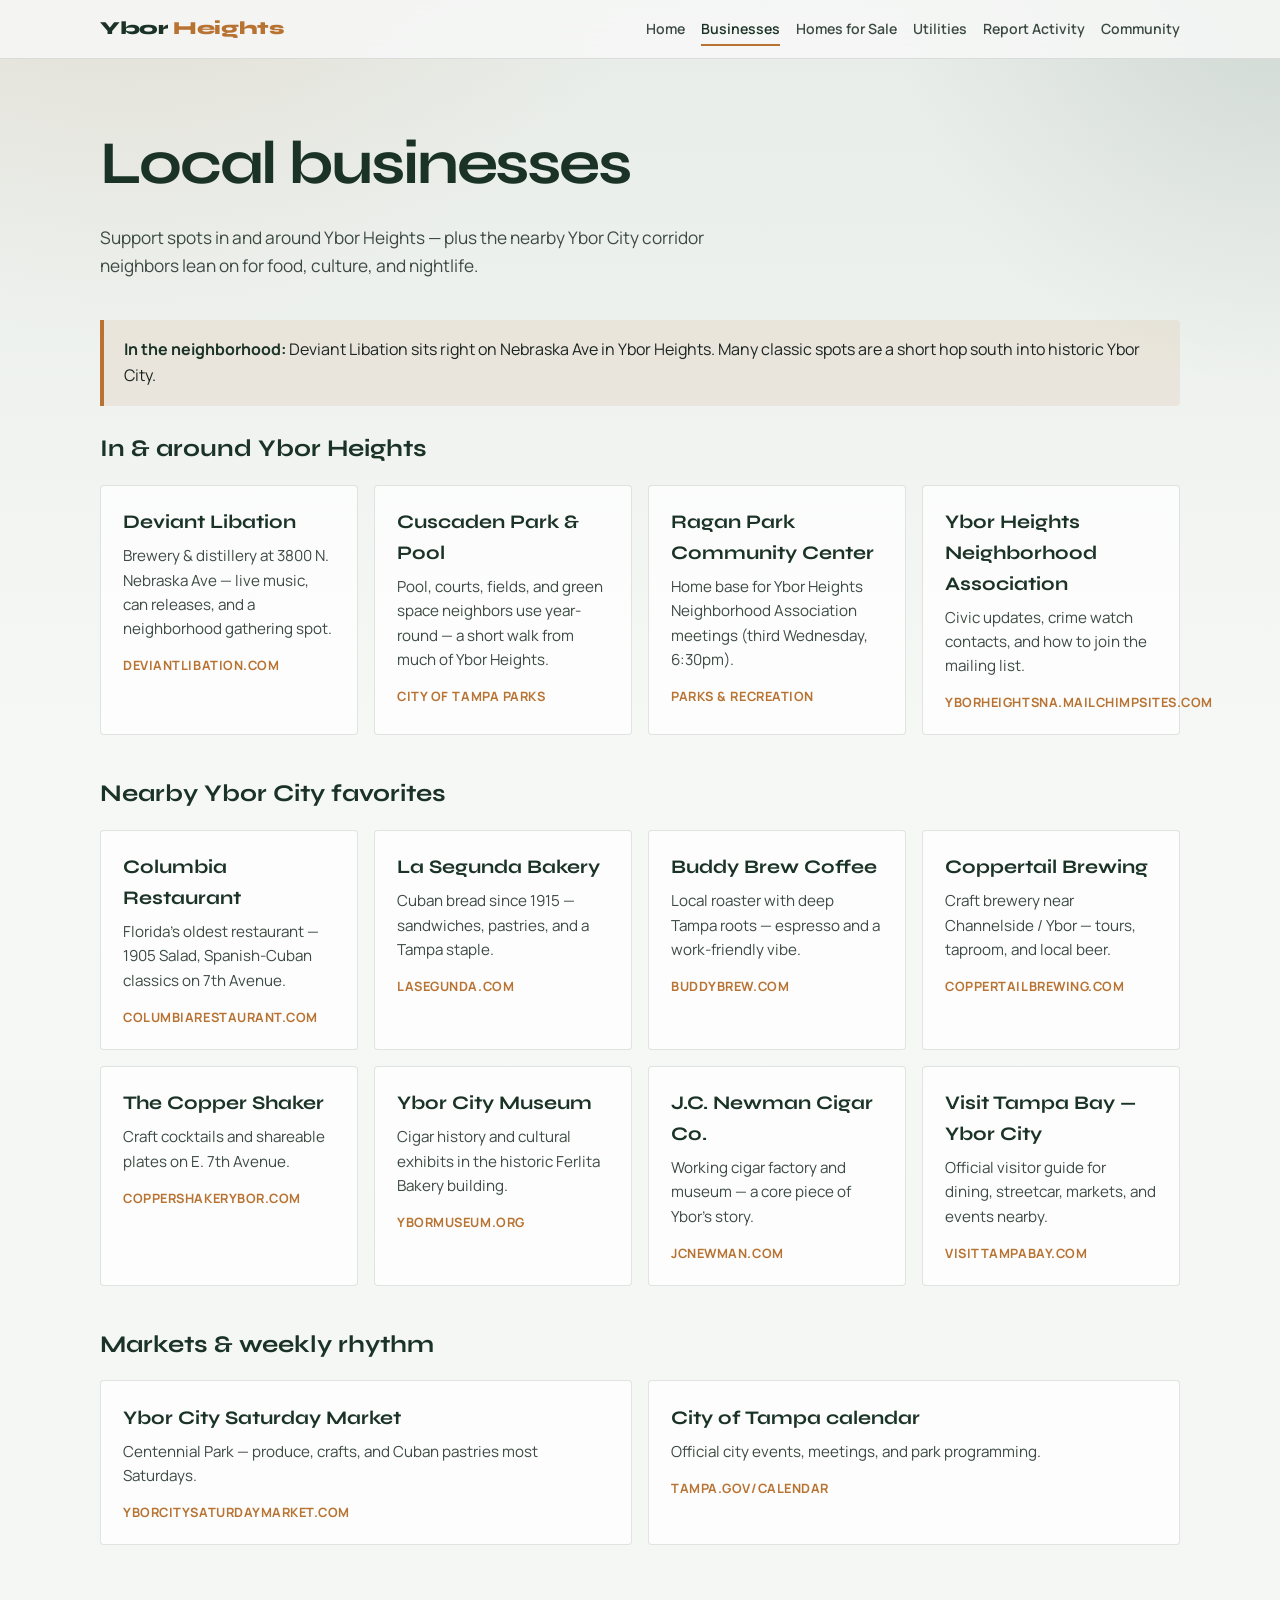
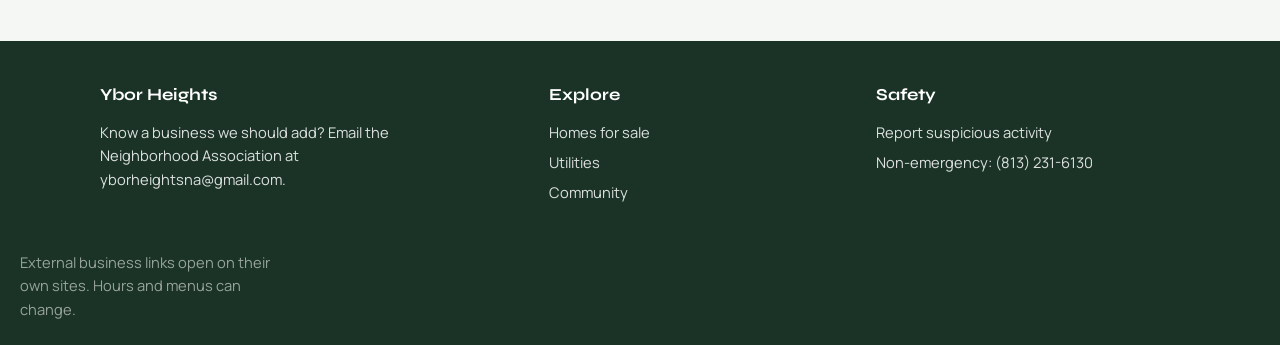
==== businesses.html @ 81f7fb54 "Build Ybor Heights neighborhood website with resident resources Replace the prior single-page hub wi" ====
<!DOCTYPE html>
<html lang="en">
<head>
  <meta charset="UTF-8">
  <meta name="viewport" content="width=device-width, initial-scale=1.0">
  <title>Local Businesses | Ybor Heights</title>
  <meta name="description" content="Local businesses and nearby favorites for Ybor Heights, Tampa — brewery, parks, markets, and classic Ybor City spots.">
  <link rel="preconnect" href="https://fonts.googleapis.com">
  <link rel="preconnect" href="https://fonts.gstatic.com" crossorigin>
  <link href="https://fonts.googleapis.com/css2?family=Manrope:wght@400;600;700&family=Syne:wght@700;800&display=swap" rel="stylesheet">
  <link rel="stylesheet" href="css/styles.css">
</head>
<body>
  <header class="site-header">
    <div class="header-inner">
      <a class="brand" href="index.html">Ybor <span>Heights</span></a>
      <nav class="nav" aria-label="Primary">
        <a href="index.html">Home</a>
        <a href="businesses.html" aria-current="page">Businesses</a>
        <a href="homes.html">Homes for Sale</a>
        <a href="utilities.html">Utilities</a>
        <a href="report.html">Report Activity</a>
        <a href="community.html">Community</a>
      </nav>
    </div>
  </header>

  <main>
    <div class="page-hero">
      <h1>Local businesses</h1>
      <p>Support spots in and around Ybor Heights — plus the nearby Ybor City corridor neighbors lean on for food, culture, and nightlife.</p>
    </div>

    <section class="section" style="padding-top: 1rem;">
      <div class="alert" data-reveal>
        <strong>In the neighborhood:</strong> Deviant Libation sits right on Nebraska Ave in Ybor Heights. Many classic spots are a short hop south into historic Ybor City.
      </div>

      <div class="utility-group" data-reveal>
        <h2>In &amp; around Ybor Heights</h2>
        <div class="link-grid">
          <a class="link-tile" href="https://deviantlibation.com/" target="_blank" rel="noopener noreferrer">
            <h3>Deviant Libation</h3>
            <p>Brewery &amp; distillery at 3800 N. Nebraska Ave — live music, can releases, and a neighborhood gathering spot.</p>
            <div class="meta">deviantlibation.com</div>
          </a>
          <a class="link-tile" href="https://www.tampa.gov/parks-and-recreation/parks-and-facilities" target="_blank" rel="noopener noreferrer">
            <h3>Cuscaden Park &amp; Pool</h3>
            <p>Pool, courts, fields, and green space neighbors use year-round — a short walk from much of Ybor Heights.</p>
            <div class="meta">City of Tampa parks</div>
          </a>
          <a class="link-tile" href="https://www.tampa.gov/parks-and-recreation" target="_blank" rel="noopener noreferrer">
            <h3>Ragan Park Community Center</h3>
            <p>Home base for Ybor Heights Neighborhood Association meetings (third Wednesday, 6:30pm).</p>
            <div class="meta">Parks &amp; Recreation</div>
          </a>
          <a class="link-tile" href="https://yborheightsna.mailchimpsites.com/" target="_blank" rel="noopener noreferrer">
            <h3>Ybor Heights Neighborhood Association</h3>
            <p>Civic updates, crime watch contacts, and how to join the mailing list.</p>
            <div class="meta">yborheightsna.mailchimpsites.com</div>
          </a>
        </div>
      </div>

      <div class="utility-group" data-reveal>
        <h2>Nearby Ybor City favorites</h2>
        <div class="link-grid">
          <a class="link-tile" href="https://www.columbiarestaurant.com/" target="_blank" rel="noopener noreferrer">
            <h3>Columbia Restaurant</h3>
            <p>Florida’s oldest restaurant — 1905 Salad, Spanish-Cuban classics on 7th Avenue.</p>
            <div class="meta">columbiarestaurant.com</div>
          </a>
          <a class="link-tile" href="https://lasegunda.com/" target="_blank" rel="noopener noreferrer">
            <h3>La Segunda Bakery</h3>
            <p>Cuban bread since 1915 — sandwiches, pastries, and a Tampa staple.</p>
            <div class="meta">lasegunda.com</div>
          </a>
          <a class="link-tile" href="https://buddybrew.com/" target="_blank" rel="noopener noreferrer">
            <h3>Buddy Brew Coffee</h3>
            <p>Local roaster with deep Tampa roots — espresso and a work-friendly vibe.</p>
            <div class="meta">buddybrew.com</div>
          </a>
          <a class="link-tile" href="https://coppertailbrewing.com/" target="_blank" rel="noopener noreferrer">
            <h3>Coppertail Brewing</h3>
            <p>Craft brewery near Channelside / Ybor — tours, taproom, and local beer.</p>
            <div class="meta">coppertailbrewing.com</div>
          </a>
          <a class="link-tile" href="https://www.coppershakerybor.com/" target="_blank" rel="noopener noreferrer">
            <h3>The Copper Shaker</h3>
            <p>Craft cocktails and shareable plates on E. 7th Avenue.</p>
            <div class="meta">coppershakerybor.com</div>
          </a>
          <a class="link-tile" href="https://www.ybormuseum.org/" target="_blank" rel="noopener noreferrer">
            <h3>Ybor City Museum</h3>
            <p>Cigar history and cultural exhibits in the historic Ferlita Bakery building.</p>
            <div class="meta">ybormuseum.org</div>
          </a>
          <a class="link-tile" href="https://www.jcnewman.com/" target="_blank" rel="noopener noreferrer">
            <h3>J.C. Newman Cigar Co.</h3>
            <p>Working cigar factory and museum — a core piece of Ybor’s story.</p>
            <div class="meta">jcnewman.com</div>
          </a>
          <a class="link-tile" href="https://www.visittampabay.com/ybor-city/" target="_blank" rel="noopener noreferrer">
            <h3>Visit Tampa Bay — Ybor City</h3>
            <p>Official visitor guide for dining, streetcar, markets, and events nearby.</p>
            <div class="meta">visittampabay.com</div>
          </a>
        </div>
      </div>

      <div class="utility-group" data-reveal>
        <h2>Markets &amp; weekly rhythm</h2>
        <div class="link-grid">
          <a class="link-tile" href="https://www.yborcitysaturdaymarket.com/" target="_blank" rel="noopener noreferrer">
            <h3>Ybor City Saturday Market</h3>
            <p>Centennial Park — produce, crafts, and Cuban pastries most Saturdays.</p>
            <div class="meta">yborcitysaturdaymarket.com</div>
          </a>
          <a class="link-tile" href="https://www.tampa.gov/calendar" target="_blank" rel="noopener noreferrer">
            <h3>City of Tampa calendar</h3>
            <p>Official city events, meetings, and park programming.</p>
            <div class="meta">tampa.gov/calendar</div>
          </a>
        </div>
      </div>
    </section>
  </main>

  <footer class="footer">
    <div class="footer-inner">
      <div>
        <h3>Ybor Heights</h3>
        <p>Know a business we should add? Email the Neighborhood Association at yborheightsna@gmail.com.</p>
      </div>
      <div>
        <h3>Explore</h3>
        <a href="homes.html">Homes for sale</a>
        <a href="utilities.html">Utilities</a>
        <a href="community.html">Community</a>
      </div>
      <div>
        <h3>Safety</h3>
        <a href="report.html">Report suspicious activity</a>
        <a href="tel:8132316130">Non-emergency: (813) 231-6130</a>
      </div>
    </div>
    <p class="footer-note">External business links open on their own sites. Hours and menus can change.</p>
  </footer>
  <script src="js/main.js"></script>
</body>
</html>
---- css/styles.css ----
/* Ybor Heights — neighborhood site */
:root {
  --ink: #1b2420;
  --ink-soft: #3d4a44;
  --leaf: #2a4d3a;
  --leaf-deep: #1a3326;
  --copper: #b87333;
  --copper-bright: #d4924a;
  --plaster: #eef1ee;
  --mist: #d8e0da;
  --paper: #f6f8f6;
  --white: #ffffff;
  --line: rgba(27, 36, 32, 0.12);
  --shadow: 0 18px 40px rgba(26, 51, 38, 0.12);
  --font-display: "Syne", sans-serif;
  --font-body: "Manrope", sans-serif;
  --max: 1120px;
  --radius: 4px;
}

*,
*::before,
*::after {
  box-sizing: border-box;
}

html {
  scroll-behavior: smooth;
}

body {
  margin: 0;
  font-family: var(--font-body);
  color: var(--ink);
  background:
    radial-gradient(ellipse 80% 50% at 10% -10%, rgba(184, 115, 51, 0.14), transparent 55%),
    radial-gradient(ellipse 60% 40% at 100% 0%, rgba(42, 77, 58, 0.12), transparent 50%),
    linear-gradient(180deg, #e7ece8 0%, var(--paper) 38%, #f3f6f3 100%);
  line-height: 1.6;
  min-height: 100vh;
}

img {
  max-width: 100%;
  display: block;
}

a {
  color: var(--leaf);
  text-decoration-thickness: 1px;
  text-underline-offset: 3px;
}

a:hover {
  color: var(--copper);
}

.site-header {
  position: sticky;
  top: 0;
  z-index: 40;
  backdrop-filter: blur(14px);
  background: rgba(246, 248, 246, 0.88);
  border-bottom: 1px solid var(--line);
}

.header-inner {
  max-width: var(--max);
  margin: 0 auto;
  padding: 0.9rem 1.25rem;
  display: flex;
  align-items: center;
  justify-content: space-between;
  gap: 1rem;
}

.brand {
  font-family: var(--font-display);
  font-weight: 800;
  font-size: 1.15rem;
  letter-spacing: -0.02em;
  color: var(--leaf-deep);
  text-decoration: none;
  white-space: nowrap;
}

.brand span {
  color: var(--copper);
}

.nav {
  display: flex;
  flex-wrap: wrap;
  gap: 0.35rem 1rem;
  justify-content: flex-end;
}

.nav a {
  font-size: 0.88rem;
  font-weight: 600;
  color: var(--ink-soft);
  text-decoration: none;
  position: relative;
  padding: 0.2rem 0;
}

.nav a::after {
  content: "";
  position: absolute;
  left: 0;
  bottom: -2px;
  width: 100%;
  height: 2px;
  background: var(--copper);
  transform: scaleX(0);
  transform-origin: left;
  transition: transform 0.28s ease;
}

.nav a:hover,
.nav a[aria-current="page"] {
  color: var(--leaf-deep);
}

.nav a:hover::after,
.nav a[aria-current="page"]::after {
  transform: scaleX(1);
}

.hero {
  position: relative;
  min-height: min(92vh, 760px);
  display: grid;
  align-items: end;
  color: var(--white);
  overflow: hidden;
}

.hero-media {
  position: absolute;
  inset: 0;
  z-index: 0;
}

.hero-media img {
  width: 100%;
  height: 100%;
  object-fit: cover;
  transform: scale(1.06);
  animation: kenburns 22s ease-in-out infinite alternate;
}

.hero-media::after {
  content: "";
  position: absolute;
  inset: 0;
  background:
    linear-gradient(180deg, rgba(26, 51, 38, 0.25) 0%, rgba(26, 51, 38, 0.55) 45%, rgba(15, 24, 20, 0.88) 100%),
    linear-gradient(90deg, rgba(26, 51, 38, 0.45), transparent 55%);
}

.hero-content {
  position: relative;
  z-index: 1;
  max-width: var(--max);
  width: 100%;
  margin: 0 auto;
  padding: 4.5rem 1.25rem 3.5rem;
}

.hero-brand {
  font-family: var(--font-display);
  font-size: clamp(3rem, 9vw, 5.6rem);
  font-weight: 800;
  letter-spacing: -0.04em;
  line-height: 0.95;
  margin: 0 0 1rem;
  max-width: 12ch;
  animation: rise 0.9s ease both;
}

.hero-brand em {
  font-style: normal;
  color: var(--copper-bright);
}

.hero p {
  margin: 0 0 1.6rem;
  max-width: 36ch;
  font-size: 1.05rem;
  color: rgba(255, 255, 255, 0.9);
  animation: rise 0.9s ease 0.12s both;
}

.cta-row {
  display: flex;
  flex-wrap: wrap;
  gap: 0.75rem;
  animation: rise 0.9s ease 0.22s both;
}

.btn {
  display: inline-flex;
  align-items: center;
  justify-content: center;
  gap: 0.45rem;
  padding: 0.85rem 1.25rem;
  border-radius: var(--radius);
  font-weight: 700;
  font-size: 0.92rem;
  text-decoration: none;
  border: 1.5px solid transparent;
  transition: transform 0.2s ease, background 0.2s ease, color 0.2s ease, border-color 0.2s ease;
}

.btn:hover {
  transform: translateY(-2px);
}

.btn-primary {
  background: var(--copper);
  color: var(--white);
}

.btn-primary:hover {
  background: var(--copper-bright);
  color: var(--white);
}

.btn-ghost {
  background: transparent;
  color: var(--white);
  border-color: rgba(255, 255, 255, 0.55);
}

.btn-ghost:hover {
  background: rgba(255, 255, 255, 0.12);
  color: var(--white);
}

.btn-outline {
  background: transparent;
  color: var(--leaf-deep);
  border-color: var(--leaf);
}

.btn-outline:hover {
  background: var(--leaf);
  color: var(--white);
}

.section {
  max-width: var(--max);
  margin: 0 auto;
  padding: 4rem 1.25rem;
}

.section-head {
  margin-bottom: 2rem;
  max-width: 42rem;
}

.section-head h1,
.section-head h2 {
  font-family: var(--font-display);
  font-weight: 750;
  letter-spacing: -0.03em;
  line-height: 1.1;
  margin: 0 0 0.75rem;
  color: var(--leaf-deep);
}

.section-head h1 {
  font-size: clamp(2.2rem, 5vw, 3.4rem);
}

.section-head h2 {
  font-size: clamp(1.8rem, 4vw, 2.6rem);
}

.section-head p {
  margin: 0;
  color: var(--ink-soft);
  font-size: 1.05rem;
}

.page-hero {
  padding: 3.5rem 1.25rem 1.5rem;
  max-width: var(--max);
  margin: 0 auto;
}

.page-hero h1 {
  font-family: var(--font-display);
  font-size: clamp(2.4rem, 6vw, 3.8rem);
  letter-spacing: -0.035em;
  margin: 0 0 0.75rem;
  color: var(--leaf-deep);
  animation: rise 0.7s ease both;
}

.page-hero p {
  margin: 0;
  max-width: 40rem;
  color: var(--ink-soft);
  font-size: 1.08rem;
  animation: rise 0.7s ease 0.08s both;
}

.link-grid {
  display: grid;
  grid-template-columns: repeat(auto-fit, minmax(250px, 1fr));
  gap: 1rem;
}

.link-tile {
  display: block;
  padding: 1.35rem 1.4rem;
  background: rgba(255, 255, 255, 0.72);
  border: 1px solid var(--line);
  border-radius: var(--radius);
  text-decoration: none;
  color: inherit;
  transition: border-color 0.2s ease, transform 0.2s ease, background 0.2s ease;
}

.link-tile:hover {
  border-color: var(--copper);
  transform: translateY(-3px);
  background: var(--white);
  color: inherit;
}

.link-tile h3 {
  font-family: var(--font-display);
  font-size: 1.2rem;
  margin: 0 0 0.4rem;
  color: var(--leaf-deep);
}

.link-tile p {
  margin: 0;
  color: var(--ink-soft);
  font-size: 0.95rem;
}

.link-tile .meta {
  margin-top: 0.85rem;
  font-size: 0.8rem;
  font-weight: 700;
  letter-spacing: 0.04em;
  text-transform: uppercase;
  color: var(--copper);
}

.home-strip {
  display: grid;
  grid-template-columns: 1.1fr 0.9fr;
  gap: 1.5rem;
  align-items: stretch;
}

.home-strip article {
  padding: 2rem;
  background: rgba(255, 255, 255, 0.7);
  border: 1px solid var(--line);
  border-radius: var(--radius);
}

.home-strip h2 {
  font-family: var(--font-display);
  font-size: 1.8rem;
  margin: 0 0 0.75rem;
  color: var(--leaf-deep);
}

.home-strip p {
  margin: 0 0 1.25rem;
  color: var(--ink-soft);
}

.visual-panel {
  position: relative;
  min-height: 320px;
  overflow: hidden;
  border-radius: var(--radius);
}

.visual-panel img {
  width: 100%;
  height: 100%;
  object-fit: cover;
}

.listing-grid {
  display: grid;
  grid-template-columns: repeat(auto-fit, minmax(280px, 1fr));
  gap: 1.25rem;
}

.listing {
  background: rgba(255, 255, 255, 0.78);
  border: 1px solid var(--line);
  border-radius: var(--radius);
  overflow: hidden;
  display: flex;
  flex-direction: column;
  transition: transform 0.2s ease, border-color 0.2s ease;
}

.listing:hover {
  transform: translateY(-3px);
  border-color: rgba(184, 115, 51, 0.45);
}

.listing-media {
  aspect-ratio: 16 / 10;
  background:
    linear-gradient(135deg, rgba(42, 77, 58, 0.85), rgba(184, 115, 51, 0.55)),
    url("https://images.unsplash.com/photo-1568605114967-8130f3a36994?auto=format&fit=crop&w=900&q=70") center/cover;
}

.listing-body {
  padding: 1.25rem 1.3rem 1.4rem;
  display: flex;
  flex-direction: column;
  gap: 0.55rem;
  flex: 1;
}

.listing-price {
  font-family: var(--font-display);
  font-size: 1.45rem;
  font-weight: 750;
  color: var(--leaf-deep);
}

.listing-address {
  font-weight: 700;
  color: var(--ink);
}

.listing-specs {
  color: var(--ink-soft);
  font-size: 0.92rem;
}

.listing-note {
  color: var(--ink-soft);
  font-size: 0.9rem;
  margin: 0 0 auto;
}

.gallery {
  display: grid;
  grid-template-columns: repeat(12, 1fr);
  gap: 0.75rem;
}

.gallery figure {
  margin: 0;
  position: relative;
  overflow: hidden;
  border-radius: var(--radius);
  min-height: 180px;
  grid-column: span 4;
}

.gallery figure:nth-child(1) {
  grid-column: span 7;
  min-height: 280px;
}

.gallery figure:nth-child(2) {
  grid-column: span 5;
  min-height: 280px;
}

.gallery img {
  width: 100%;
  height: 100%;
  object-fit: cover;
  transition: transform 0.6s ease;
}

.gallery figure:hover img {
  transform: scale(1.05);
}

.gallery figcaption {
  position: absolute;
  left: 0;
  right: 0;
  bottom: 0;
  padding: 0.85rem 1rem;
  background: linear-gradient(transparent, rgba(15, 24, 20, 0.85));
  color: var(--white);
  font-size: 0.85rem;
  font-weight: 600;
}

.activity-list {
  display: grid;
  gap: 1rem;
}

.activity {
  display: grid;
  grid-template-columns: 110px 1fr;
  gap: 1rem;
  padding: 1.15rem 1.25rem;
  background: rgba(255, 255, 255, 0.72);
  border: 1px solid var(--line);
  border-radius: var(--radius);
}

.activity time {
  font-family: var(--font-display);
  font-weight: 750;
  color: var(--copper);
  font-size: 0.95rem;
  line-height: 1.3;
}

.activity h3 {
  margin: 0 0 0.35rem;
  font-family: var(--font-display);
  font-size: 1.15rem;
  color: var(--leaf-deep);
}

.activity p {
  margin: 0;
  color: var(--ink-soft);
  font-size: 0.95rem;
}

.alert {
  padding: 1.1rem 1.25rem;
  border-left: 4px solid var(--copper);
  background: rgba(184, 115, 51, 0.1);
  border-radius: 0 var(--radius) var(--radius) 0;
  margin-bottom: 1.5rem;
}

.alert strong {
  color: var(--leaf-deep);
}

.utility-group + .utility-group {
  margin-top: 2.5rem;
}

.utility-group h2 {
  font-family: var(--font-display);
  font-size: 1.5rem;
  margin: 0 0 1rem;
  color: var(--leaf-deep);
}

.footer {
  margin-top: 2rem;
  border-top: 1px solid var(--line);
  background: var(--leaf-deep);
  color: rgba(255, 255, 255, 0.85);
}

.footer-inner {
  max-width: var(--max);
  margin: 0 auto;
  padding: 2.5rem 1.25rem;
  display: grid;
  gap: 1.5rem;
  grid-template-columns: 1.4fr 1fr 1fr;
}

.footer h3 {
  font-family: var(--font-display);
  margin: 0 0 0.75rem;
  color: var(--white);
  font-size: 1.05rem;
}

.footer a {
  color: rgba(255, 255, 255, 0.85);
  text-decoration: none;
  display: block;
  margin-bottom: 0.4rem;
  font-size: 0.92rem;
}

.footer a:hover {
  color: var(--copper-bright);
}

.footer p {
  margin: 0;
  font-size: 0.92rem;
  max-width: 34ch;
}

.footer-note {
  max-width: var(--max);
  margin: 0 auto;
  padding: 0 1.25rem 1.5rem;
  font-size: 0.8rem;
  color: rgba(255, 255, 255, 0.55);
}

.social-row {
  display: flex;
  flex-wrap: wrap;
  gap: 0.65rem;
  margin-top: 1.25rem;
}

@keyframes rise {
  from {
    opacity: 0;
    transform: translateY(18px);
  }
  to {
    opacity: 1;
    transform: translateY(0);
  }
}

@keyframes kenburns {
  from {
    transform: scale(1.06) translate3d(0, 0, 0);
  }
  to {
    transform: scale(1.14) translate3d(-1.5%, -1%, 0);
  }
}

@media (max-width: 860px) {
  .home-strip,
  .footer-inner {
    grid-template-columns: 1fr;
  }

  .gallery figure,
  .gallery figure:nth-child(1),
  .gallery figure:nth-child(2) {
    grid-column: span 12;
    min-height: 220px;
  }

  .activity {
    grid-template-columns: 1fr;
  }

  .header-inner {
    flex-direction: column;
    align-items: flex-start;
  }

  .nav {
    justify-content: flex-start;
  }
}

[data-reveal] {
  opacity: 0;
  transform: translateY(16px);
  transition: opacity 0.6s ease, transform 0.6s ease;
}

[data-reveal].is-visible {
  opacity: 1;
  transform: none;
}

@media (prefers-reduced-motion: reduce) {
  *,
  *::before,
  *::after {
    animation: none !important;
    transition: none !important;
  }

  [data-reveal] {
    opacity: 1;
    transform: none;
  }
}
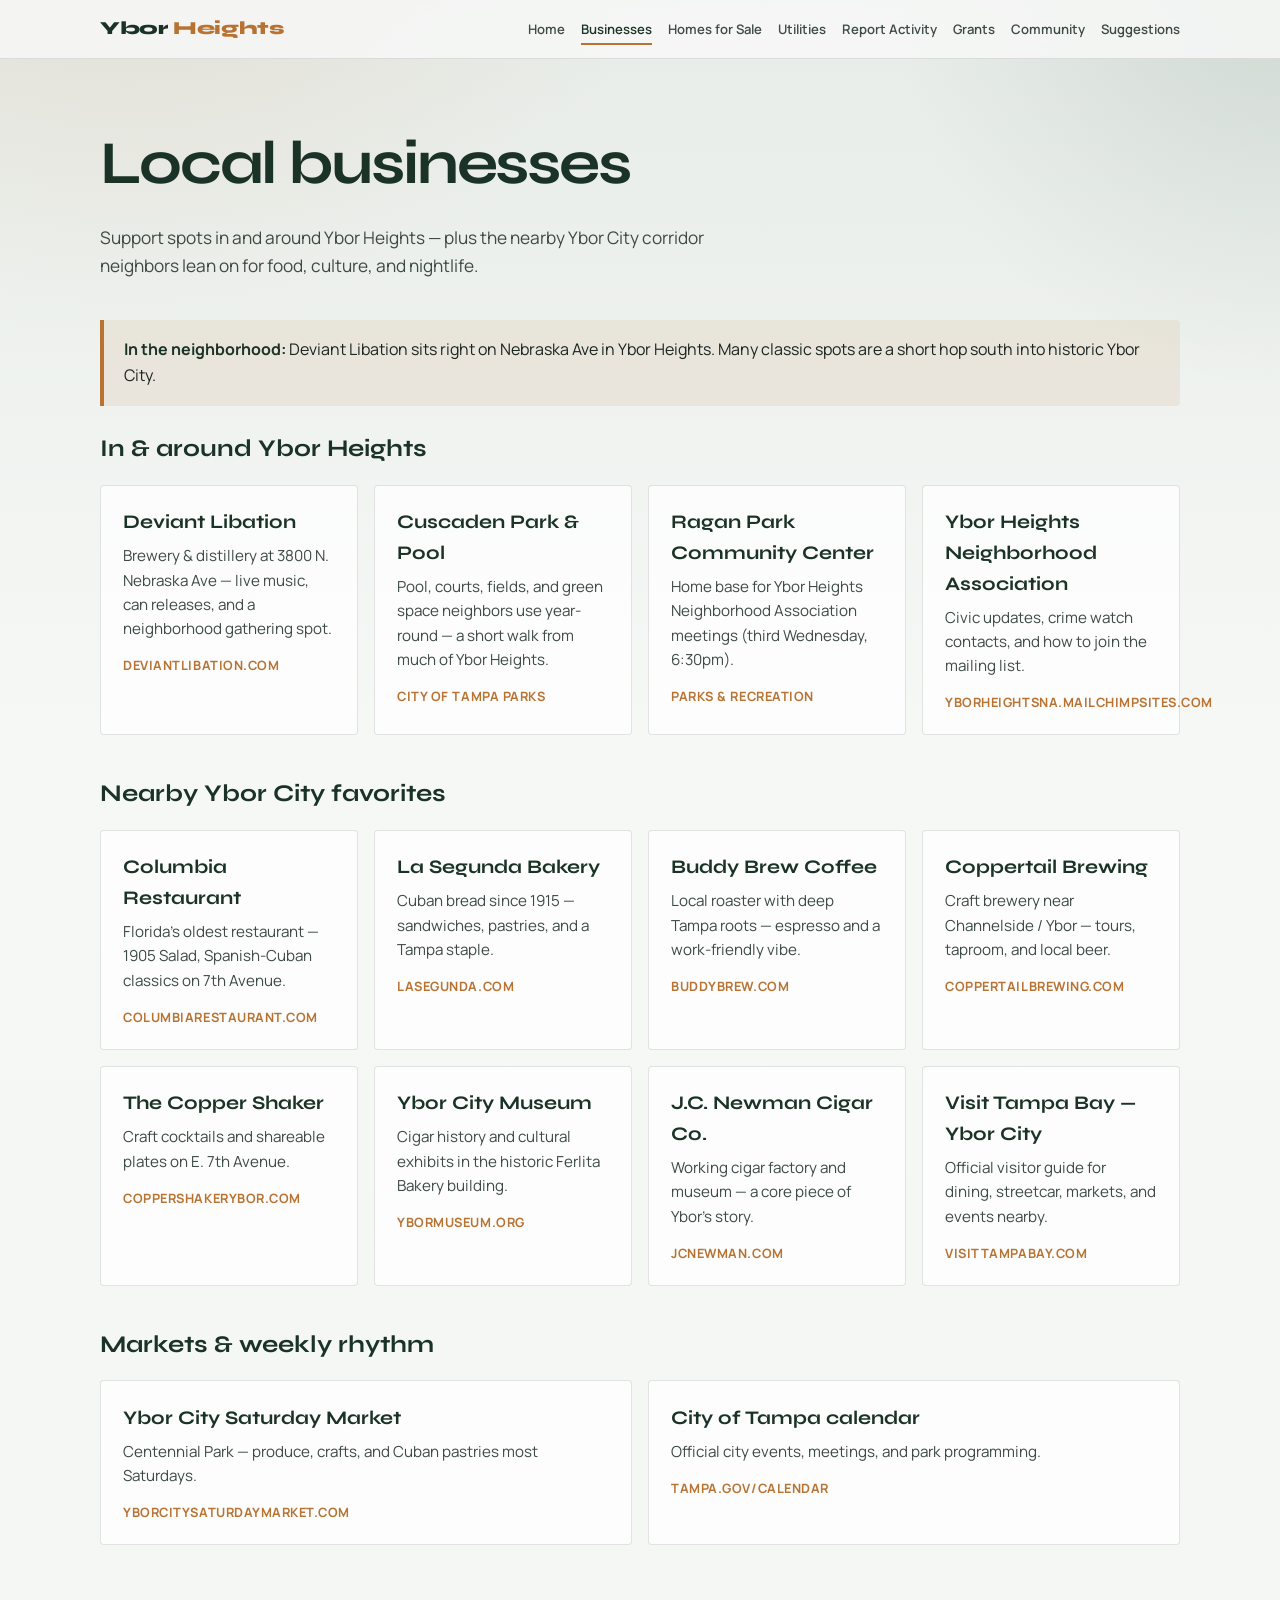
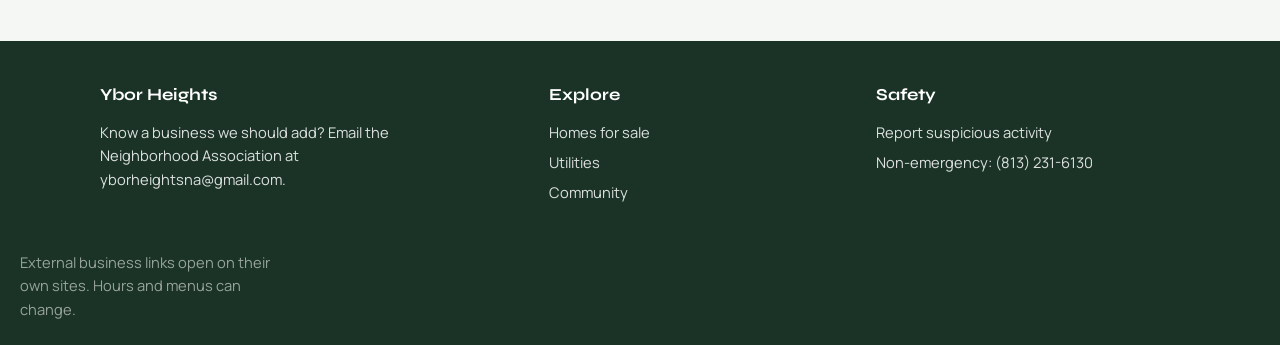
==== commit a0882b67: "Add suggestions and neighborhood grants pages Add a neighbor suggestions form and a grants page cove" ====
--- a/businesses.html
+++ b/businesses.html
@@ -20,7 +20,9 @@
         <a href="homes.html">Homes for Sale</a>
         <a href="utilities.html">Utilities</a>
         <a href="report.html">Report Activity</a>
+        <a href="grants.html">Grants</a>
         <a href="community.html">Community</a>
+        <a href="suggestions.html">Suggestions</a>
       </nav>
     </div>
   </header>
--- a/css/styles.css
+++ b/css/styles.css
@@ -96,7 +96,7 @@
 }
 
 .nav a {
-  font-size: 0.88rem;
+  font-size: 0.82rem;
   font-weight: 600;
   color: var(--ink-soft);
   text-decoration: none;
@@ -661,6 +661,102 @@
   }
 }
 
+.form-panel {
+  max-width: 640px;
+  padding: 1.5rem;
+  background: rgba(255, 255, 255, 0.78);
+  border: 1px solid var(--line);
+  border-radius: var(--radius);
+}
+
+.form-group {
+  margin-bottom: 1.1rem;
+}
+
+.form-group label {
+  display: block;
+  font-size: 0.88rem;
+  font-weight: 700;
+  color: var(--leaf-deep);
+  margin-bottom: 0.4rem;
+}
+
+.form-group input,
+.form-group select,
+.form-group textarea {
+  width: 100%;
+  padding: 0.75rem 0.85rem;
+  border: 1px solid var(--line);
+  border-radius: var(--radius);
+  background: var(--white);
+  font: inherit;
+  color: var(--ink);
+}
+
+.form-group input:focus,
+.form-group select:focus,
+.form-group textarea:focus {
+  outline: 2px solid rgba(184, 115, 51, 0.35);
+  border-color: var(--copper);
+}
+
+.form-group textarea {
+  min-height: 140px;
+  resize: vertical;
+}
+
+.form-hint {
+  font-size: 0.85rem;
+  color: var(--ink-soft);
+  margin: 0 0 1.25rem;
+}
+
+.form-success {
+  display: none;
+  margin-bottom: 1.25rem;
+  padding: 1rem 1.15rem;
+  border-left: 4px solid var(--leaf);
+  background: rgba(42, 77, 58, 0.1);
+  border-radius: 0 var(--radius) var(--radius) 0;
+  color: var(--leaf-deep);
+  font-weight: 600;
+}
+
+.form-success.is-visible {
+  display: block;
+}
+
+.grant-amount {
+  font-family: var(--font-display);
+  font-size: 1.35rem;
+  font-weight: 750;
+  color: var(--copper);
+  margin: 0 0 0.35rem;
+}
+
+.grant-status {
+  display: inline-block;
+  margin-bottom: 0.65rem;
+  font-size: 0.75rem;
+  font-weight: 700;
+  letter-spacing: 0.04em;
+  text-transform: uppercase;
+  color: var(--leaf-deep);
+  background: rgba(42, 77, 58, 0.12);
+  padding: 0.25rem 0.55rem;
+  border-radius: var(--radius);
+}
+
+.grant-status.open {
+  background: rgba(184, 115, 51, 0.16);
+  color: #7a4a18;
+}
+
+.grant-status.closed {
+  background: rgba(27, 36, 32, 0.08);
+  color: var(--ink-soft);
+}
+
 [data-reveal] {
   opacity: 0;
   transform: translateY(16px);
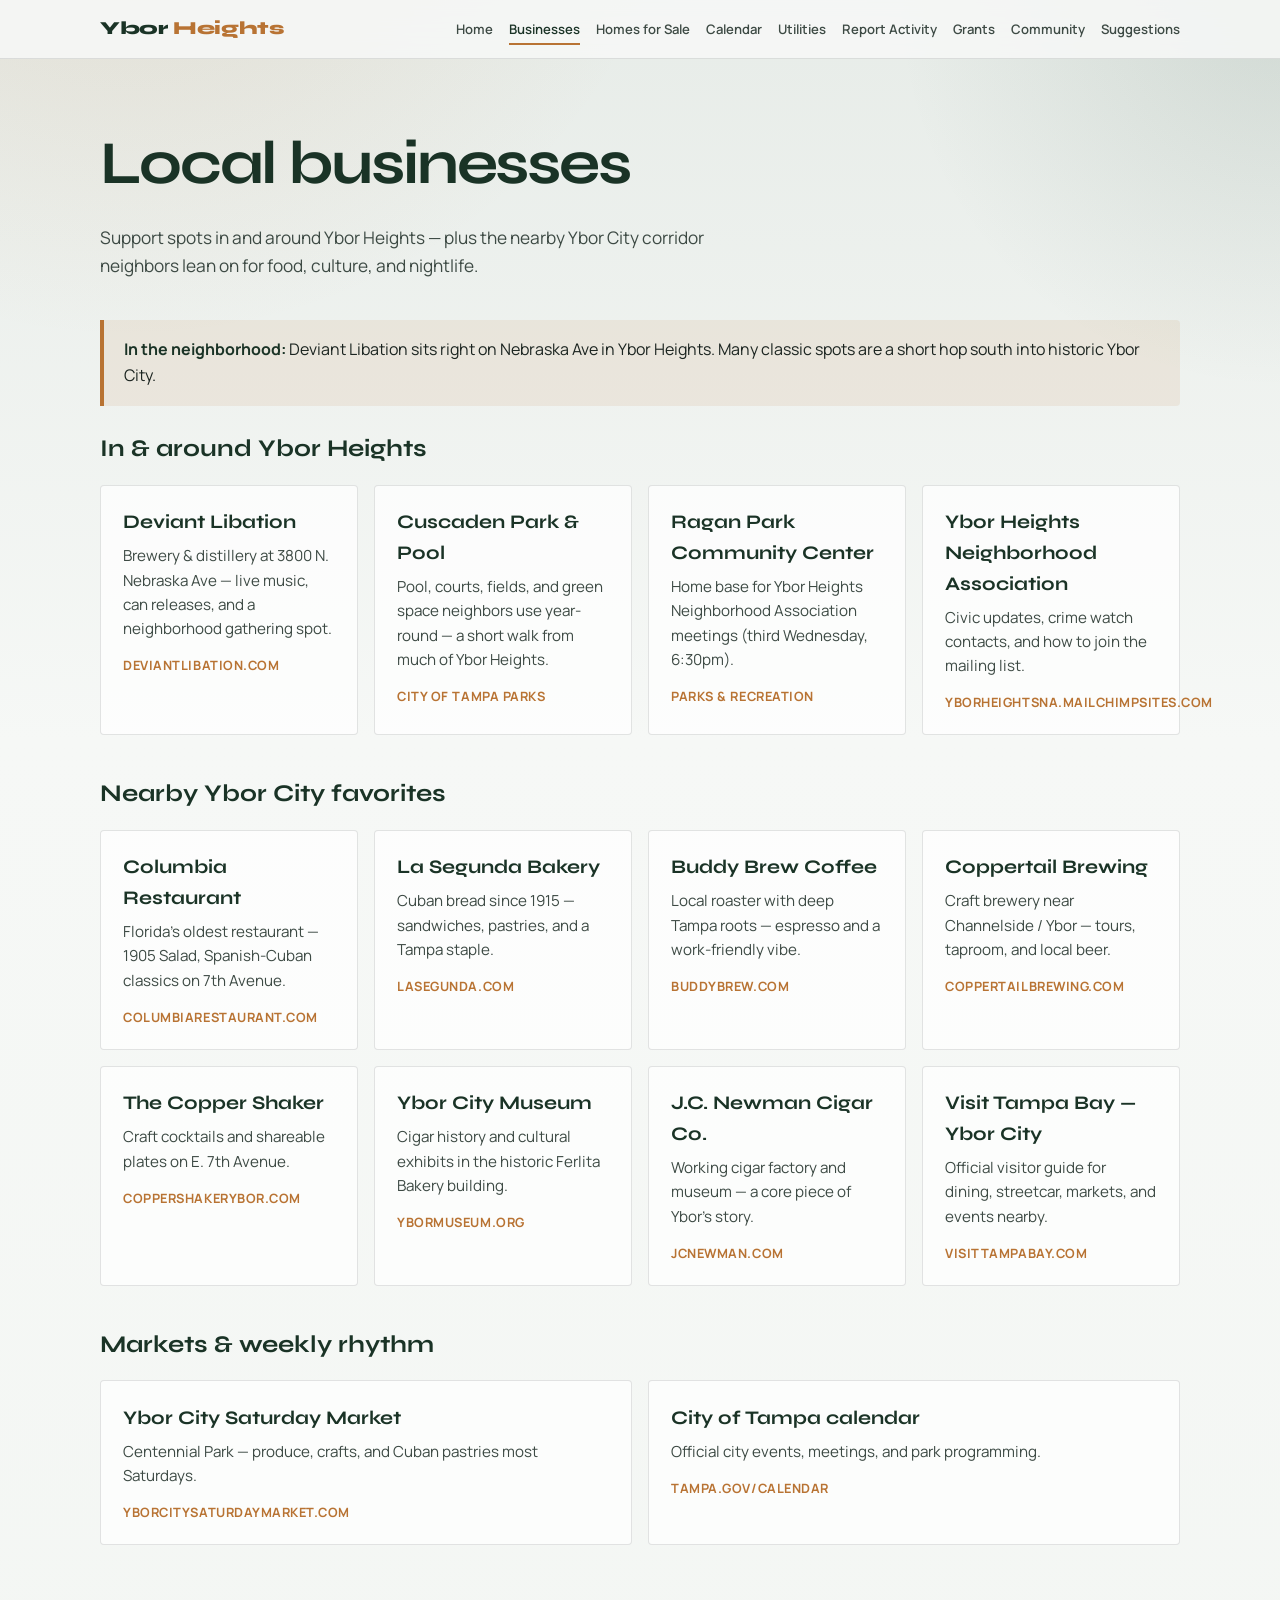
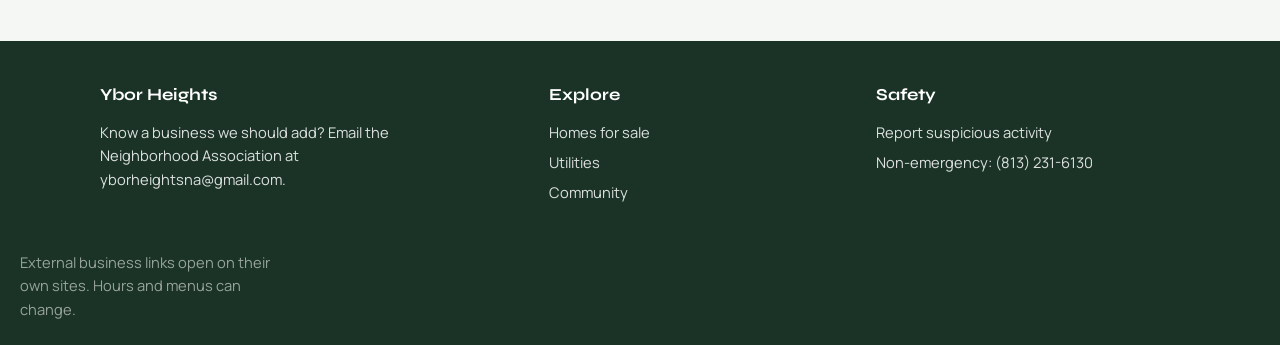
==== commit e54d027a: "Add interactive local events calendar Add a month-grid calendar with filters for neighborhood meetin" ====
--- a/businesses.html
+++ b/businesses.html
@@ -18,6 +18,7 @@
         <a href="index.html">Home</a>
         <a href="businesses.html" aria-current="page">Businesses</a>
         <a href="homes.html">Homes for Sale</a>
+        <a href="calendar.html">Calendar</a>
         <a href="utilities.html">Utilities</a>
         <a href="report.html">Report Activity</a>
         <a href="grants.html">Grants</a>
--- a/css/styles.css
+++ b/css/styles.css
@@ -757,6 +757,287 @@
   color: var(--ink-soft);
 }
 
+.cal-layout {
+  display: grid;
+  grid-template-columns: 1.15fr 0.85fr;
+  gap: 1.5rem;
+  align-items: start;
+}
+
+.cal-panel,
+.cal-side {
+  background: rgba(255, 255, 255, 0.78);
+  border: 1px solid var(--line);
+  border-radius: var(--radius);
+  padding: 1.25rem;
+}
+
+.cal-toolbar {
+  display: flex;
+  align-items: center;
+  justify-content: space-between;
+  gap: 0.75rem;
+  margin-bottom: 1rem;
+}
+
+.cal-toolbar h2 {
+  margin: 0;
+  font-family: var(--font-display);
+  font-size: 1.35rem;
+  color: var(--leaf-deep);
+  text-align: center;
+}
+
+.cal-controls {
+  display: flex;
+  flex-wrap: wrap;
+  gap: 1rem 1.5rem;
+  align-items: end;
+  margin-bottom: 0.85rem;
+}
+
+.cal-filter {
+  display: grid;
+  gap: 0.35rem;
+  font-size: 0.85rem;
+  font-weight: 700;
+  color: var(--leaf-deep);
+}
+
+.cal-filter select {
+  min-width: 160px;
+  padding: 0.55rem 0.7rem;
+  border: 1px solid var(--line);
+  border-radius: var(--radius);
+  font: inherit;
+  background: var(--white);
+}
+
+.cal-view-toggle {
+  border: 0;
+  margin: 0;
+  padding: 0;
+  display: flex;
+  flex-wrap: wrap;
+  gap: 0.75rem;
+  align-items: center;
+  font-size: 0.88rem;
+  color: var(--ink-soft);
+}
+
+.cal-view-toggle legend {
+  font-size: 0.85rem;
+  font-weight: 700;
+  color: var(--leaf-deep);
+  padding: 0;
+  margin-right: 0.25rem;
+}
+
+.cal-legend {
+  display: flex;
+  flex-wrap: wrap;
+  gap: 0.75rem 1rem;
+  margin-bottom: 0.85rem;
+  font-size: 0.8rem;
+  color: var(--ink-soft);
+}
+
+.cal-legend span {
+  display: inline-flex;
+  align-items: center;
+  gap: 0.35rem;
+}
+
+.cal-grid {
+  display: grid;
+  grid-template-columns: repeat(7, minmax(0, 1fr));
+  gap: 0.35rem;
+}
+
+.cal-weekday {
+  text-align: center;
+  font-size: 0.72rem;
+  font-weight: 700;
+  letter-spacing: 0.04em;
+  text-transform: uppercase;
+  color: var(--ink-soft);
+  padding: 0.35rem 0;
+}
+
+.cal-day {
+  min-height: 64px;
+  border: 1px solid var(--line);
+  border-radius: var(--radius);
+  background: var(--white);
+  padding: 0.4rem;
+  display: flex;
+  flex-direction: column;
+  align-items: flex-start;
+  gap: 0.35rem;
+  cursor: pointer;
+  font: inherit;
+  color: inherit;
+  transition: border-color 0.2s ease, transform 0.2s ease, background 0.2s ease;
+}
+
+.cal-day:hover {
+  border-color: var(--copper);
+  transform: translateY(-1px);
+}
+
+.cal-day.is-empty {
+  background: transparent;
+  border-color: transparent;
+  cursor: default;
+  pointer-events: none;
+}
+
+.cal-day.is-today {
+  box-shadow: inset 0 0 0 1.5px var(--leaf);
+}
+
+.cal-day.is-selected {
+  background: rgba(42, 77, 58, 0.1);
+  border-color: var(--leaf);
+}
+
+.cal-day-num {
+  font-weight: 700;
+  font-size: 0.9rem;
+  color: var(--leaf-deep);
+}
+
+.cal-day-dots {
+  display: flex;
+  gap: 0.2rem;
+  margin-top: auto;
+}
+
+.cal-dot {
+  width: 7px;
+  height: 7px;
+  border-radius: 50%;
+  display: inline-block;
+  background: var(--ink-soft);
+}
+
+.cal-dot.cat-neighborhood { background: var(--leaf); }
+.cal-dot.cat-market { background: var(--copper); }
+.cal-dot.cat-nearby { background: #3d6f8f; }
+.cal-dot.cat-civic { background: #6b4e71; }
+.cal-dot.cat-nightlife { background: #8a4b2a; }
+
+.cal-side h2 {
+  margin: 0 0 1rem;
+  font-family: var(--font-display);
+  font-size: 1.25rem;
+  color: var(--leaf-deep);
+}
+
+.cal-event-list {
+  display: grid;
+  gap: 0.85rem;
+}
+
+.cal-event {
+  display: grid;
+  grid-template-columns: 120px 1fr;
+  gap: 0.85rem;
+  padding: 0.95rem;
+  border: 1px solid var(--line);
+  border-radius: var(--radius);
+  background: rgba(246, 248, 246, 0.85);
+}
+
+.cal-event-when {
+  display: grid;
+  gap: 0.25rem;
+  align-content: start;
+}
+
+.cal-event-when strong {
+  font-family: var(--font-display);
+  font-size: 0.95rem;
+  color: var(--leaf-deep);
+  line-height: 1.25;
+}
+
+.cal-event-when span {
+  font-size: 0.85rem;
+  color: var(--copper);
+  font-weight: 700;
+}
+
+.cal-event-body h3 {
+  margin: 0.25rem 0 0.35rem;
+  font-family: var(--font-display);
+  font-size: 1.05rem;
+  color: var(--leaf-deep);
+}
+
+.cal-event-body p {
+  margin: 0 0 0.55rem;
+  color: var(--ink-soft);
+  font-size: 0.92rem;
+}
+
+.cal-event-place {
+  font-weight: 600;
+  color: var(--ink) !important;
+}
+
+.cal-event-cat {
+  display: inline-block;
+  font-size: 0.72rem;
+  font-weight: 700;
+  letter-spacing: 0.04em;
+  text-transform: uppercase;
+  padding: 0.2rem 0.45rem;
+  border-radius: var(--radius);
+  background: rgba(27, 36, 32, 0.08);
+  color: var(--ink-soft);
+}
+
+.cal-event-cat.cat-neighborhood {
+  background: rgba(42, 77, 58, 0.14);
+  color: var(--leaf-deep);
+}
+
+.cal-event-cat.cat-market {
+  background: rgba(184, 115, 51, 0.16);
+  color: #7a4a18;
+}
+
+.cal-event-cat.cat-nearby {
+  background: rgba(61, 111, 143, 0.14);
+  color: #24485c;
+}
+
+.cal-event-cat.cat-civic {
+  background: rgba(107, 78, 113, 0.14);
+  color: #4a3550;
+}
+
+.cal-empty {
+  margin: 0;
+  color: var(--ink-soft);
+  font-size: 0.95rem;
+}
+
+@media (max-width: 860px) {
+  .cal-layout {
+    grid-template-columns: 1fr;
+  }
+
+  .cal-event {
+    grid-template-columns: 1fr;
+  }
+
+  .cal-day {
+    min-height: 52px;
+  }
+}
+
 [data-reveal] {
   opacity: 0;
   transform: translateY(16px);
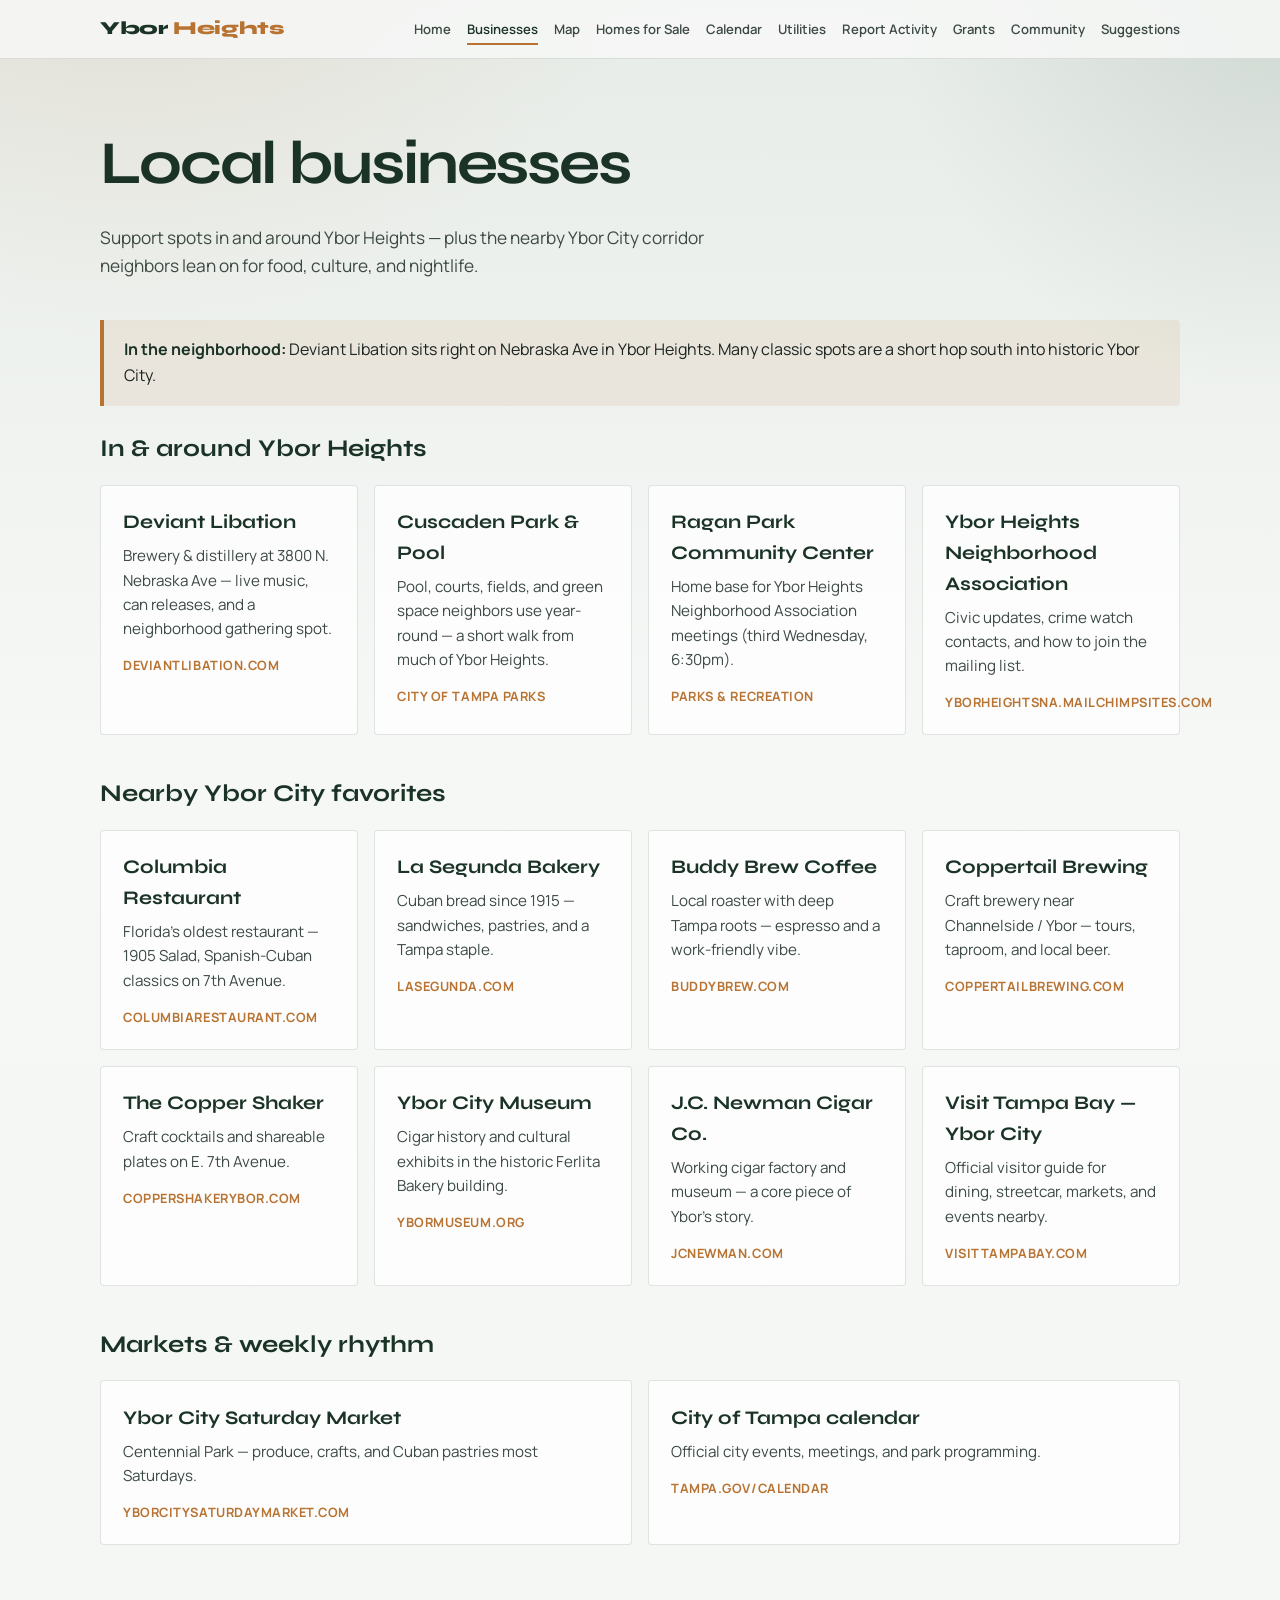
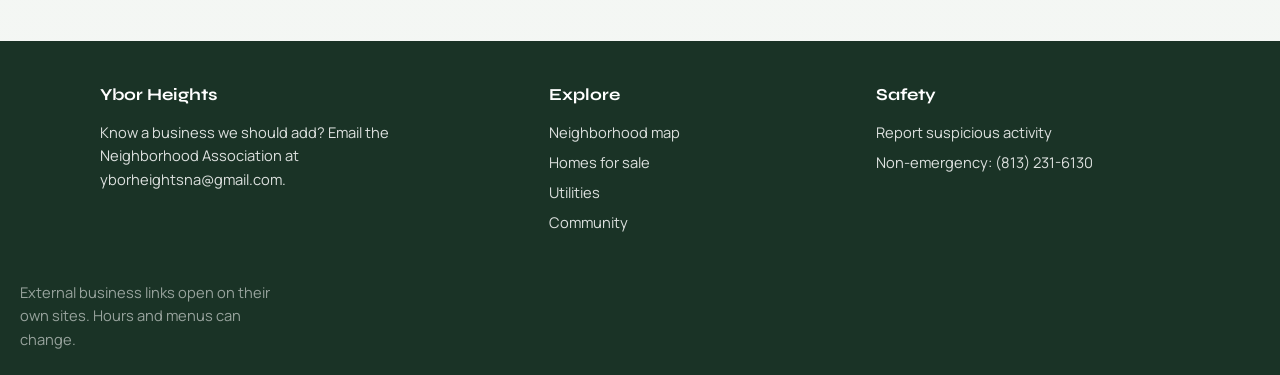
==== commit 1f0d620b: "Add interactive neighborhood map of all site locations Introduce a Leaflet map page with filterable " ====
--- a/businesses.html
+++ b/businesses.html
@@ -17,6 +17,7 @@
       <nav class="nav" aria-label="Primary">
         <a href="index.html">Home</a>
         <a href="businesses.html" aria-current="page">Businesses</a>
+        <a href="map.html">Map</a>
         <a href="homes.html">Homes for Sale</a>
         <a href="calendar.html">Calendar</a>
         <a href="utilities.html">Utilities</a>
@@ -137,6 +138,7 @@
       </div>
       <div>
         <h3>Explore</h3>
+        <a href="map.html">Neighborhood map</a>
         <a href="homes.html">Homes for sale</a>
         <a href="utilities.html">Utilities</a>
         <a href="community.html">Community</a>
--- a/css/styles.css
+++ b/css/styles.css
@@ -1038,6 +1038,241 @@
   }
 }
 
+.map-layout {
+  display: grid;
+  grid-template-columns: 1.35fr 0.85fr;
+  gap: 1.5rem;
+  align-items: start;
+}
+
+.map-panel,
+.map-side {
+  background: rgba(255, 255, 255, 0.78);
+  border: 1px solid var(--line);
+  border-radius: var(--radius);
+  padding: 1.25rem;
+}
+
+.map-toolbar {
+  display: flex;
+  flex-wrap: wrap;
+  gap: 0.85rem 1.25rem;
+  align-items: end;
+  justify-content: space-between;
+  margin-bottom: 0.85rem;
+}
+
+.map-filter {
+  display: grid;
+  gap: 0.35rem;
+  font-size: 0.85rem;
+  font-weight: 700;
+  color: var(--leaf-deep);
+}
+
+.map-filter select {
+  min-width: 170px;
+  padding: 0.55rem 0.7rem;
+  border: 1px solid var(--line);
+  border-radius: var(--radius);
+  font: inherit;
+  background: var(--white);
+}
+
+.map-legend {
+  display: flex;
+  flex-wrap: wrap;
+  gap: 0.65rem 1rem;
+  font-size: 0.8rem;
+  color: var(--ink-soft);
+}
+
+.map-legend span {
+  display: inline-flex;
+  align-items: center;
+  gap: 0.35rem;
+}
+
+.map-count {
+  margin: 0;
+  font-size: 0.85rem;
+  font-weight: 700;
+  color: var(--leaf-deep);
+}
+
+.neighborhood-map {
+  width: 100%;
+  height: min(62vh, 520px);
+  min-height: 320px;
+  border: 1px solid var(--line);
+  border-radius: var(--radius);
+  overflow: hidden;
+  background: var(--mist);
+}
+
+.map-hint {
+  margin: 0.75rem 0 0;
+  font-size: 0.82rem;
+  color: var(--ink-soft);
+}
+
+.map-side h2 {
+  margin: 0 0 1rem;
+  font-family: var(--font-display);
+  font-size: 1.25rem;
+  color: var(--leaf-deep);
+}
+
+.map-location-list {
+  display: grid;
+  gap: 0.75rem;
+  max-height: min(62vh, 520px);
+  overflow: auto;
+  padding-right: 0.25rem;
+}
+
+.map-location {
+  display: grid;
+  gap: 0.3rem;
+  width: 100%;
+  text-align: left;
+  padding: 0.95rem;
+  border: 1px solid var(--line);
+  border-radius: var(--radius);
+  background: rgba(246, 248, 246, 0.85);
+  color: inherit;
+  font: inherit;
+  cursor: pointer;
+  transition: border-color 0.2s ease, transform 0.2s ease, background 0.2s ease;
+}
+
+.map-location:hover,
+.map-location.is-active {
+  border-color: var(--leaf);
+  background: var(--white);
+  transform: translateY(-1px);
+}
+
+.map-location h3 {
+  margin: 0;
+  font-family: var(--font-display);
+  font-size: 1.05rem;
+  color: var(--leaf-deep);
+}
+
+.map-location p {
+  margin: 0;
+  color: var(--ink-soft);
+  font-size: 0.9rem;
+}
+
+.map-location-address {
+  font-weight: 600;
+  color: var(--ink) !important;
+}
+
+.map-location-cat {
+  display: inline-block;
+  width: fit-content;
+  font-size: 0.72rem;
+  font-weight: 700;
+  letter-spacing: 0.04em;
+  text-transform: uppercase;
+  padding: 0.2rem 0.45rem;
+  border-radius: var(--radius);
+  background: rgba(27, 36, 32, 0.08);
+  color: var(--ink-soft);
+}
+
+.map-location-cat.cat-neighborhood {
+  background: rgba(42, 77, 58, 0.14);
+  color: var(--leaf-deep);
+}
+
+.map-location-cat.cat-ybor {
+  background: rgba(184, 115, 51, 0.16);
+  color: #7a4a18;
+}
+
+.map-location-cat.cat-homes {
+  background: rgba(61, 111, 143, 0.14);
+  color: #24485c;
+}
+
+.map-empty {
+  margin: 0;
+  color: var(--ink-soft);
+  font-size: 0.95rem;
+}
+
+.map-marker {
+  background: transparent;
+  border: 0;
+}
+
+.map-pin {
+  display: inline-block;
+  width: 14px;
+  height: 14px;
+  border-radius: 50%;
+  border: 2px solid var(--white);
+  box-shadow: 0 1px 4px rgba(26, 51, 38, 0.35);
+  background: var(--ink-soft);
+}
+
+.map-pin-neighborhood { background: var(--leaf); }
+.map-pin-ybor { background: var(--copper); }
+.map-pin-homes { background: #3d6f8f; }
+
+.map-popup {
+  font-family: var(--font-body);
+  min-width: 160px;
+}
+
+.map-popup strong {
+  font-family: var(--font-display);
+  color: var(--leaf-deep);
+  font-size: 1rem;
+}
+
+.map-popup-cat {
+  font-size: 0.72rem;
+  font-weight: 700;
+  letter-spacing: 0.04em;
+  text-transform: uppercase;
+  color: var(--copper);
+  margin: 0.2rem 0 0.45rem;
+}
+
+.map-popup p {
+  margin: 0 0 0.45rem;
+  font-size: 0.88rem;
+  color: var(--ink-soft);
+}
+
+.map-popup a {
+  font-size: 0.85rem;
+  font-weight: 700;
+}
+
+.leaflet-container {
+  font-family: var(--font-body);
+}
+
+@media (max-width: 860px) {
+  .map-layout {
+    grid-template-columns: 1fr;
+  }
+
+  .map-location-list {
+    max-height: 360px;
+  }
+
+  .neighborhood-map {
+    height: 50vh;
+  }
+}
+
 [data-reveal] {
   opacity: 0;
   transform: translateY(16px);
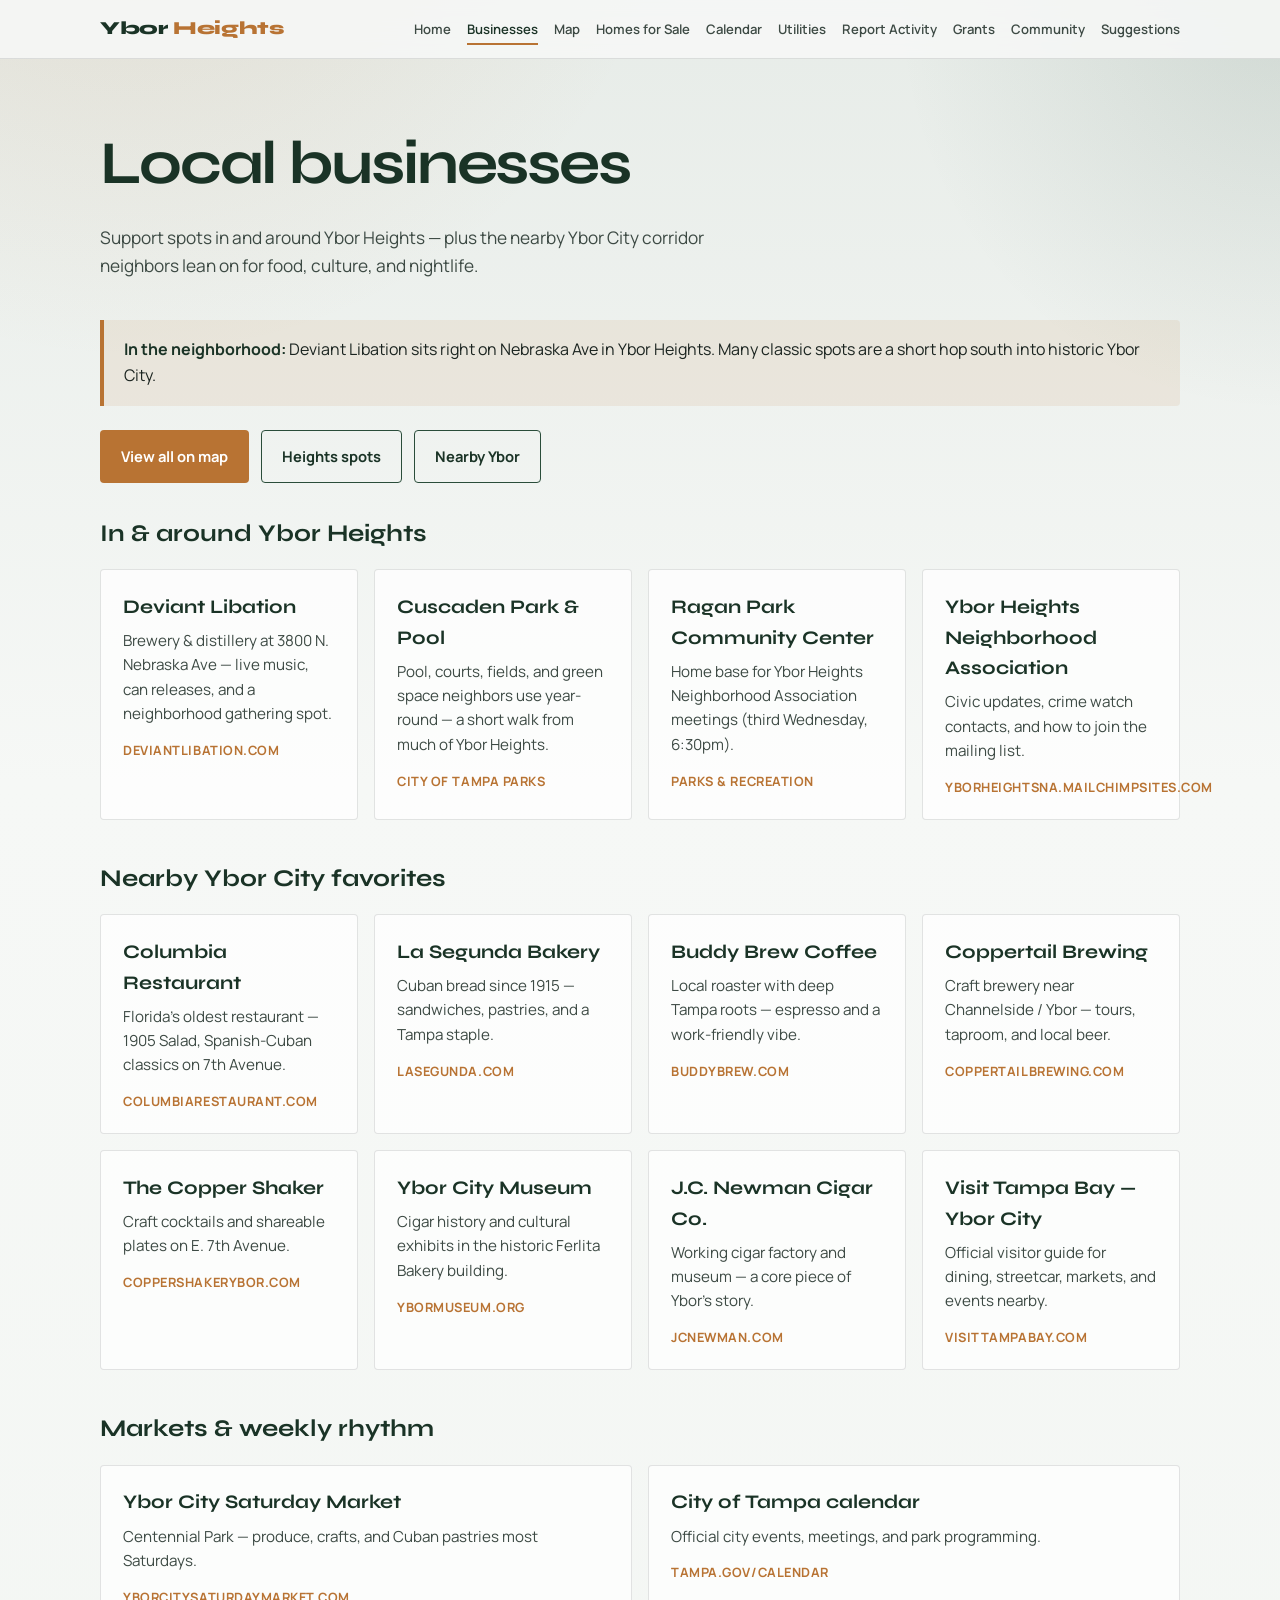
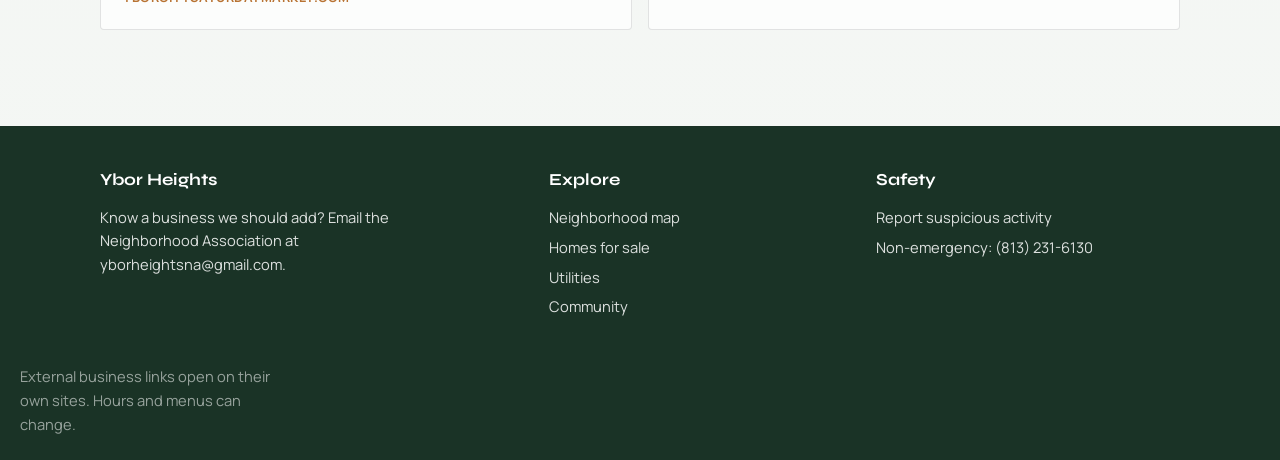
==== commit 25f2bf67: "Wire map links and deep linking across all site pages Add footer and in-page map CTAs on every page," ====
--- a/businesses.html
+++ b/businesses.html
@@ -38,6 +38,12 @@
     <section class="section" style="padding-top: 1rem;">
       <div class="alert" data-reveal>
         <strong>In the neighborhood:</strong> Deviant Libation sits right on Nebraska Ave in Ybor Heights. Many classic spots are a short hop south into historic Ybor City.
+      </div>
+
+      <div class="cta-row" data-reveal style="margin-bottom: 2rem;">
+        <a class="btn btn-primary" href="map.html">View all on map</a>
+        <a class="btn btn-outline" href="map.html?filter=neighborhood">Heights spots</a>
+        <a class="btn btn-outline" href="map.html?filter=ybor">Nearby Ybor</a>
       </div>
 
       <div class="utility-group" data-reveal>
--- a/css/styles.css
+++ b/css/styles.css
@@ -448,7 +448,14 @@
 .listing-note {
   color: var(--ink-soft);
   font-size: 0.9rem;
-  margin: 0 0 auto;
+  margin: 0 0 0.85rem;
+}
+
+.listing-actions {
+  display: flex;
+  flex-wrap: wrap;
+  gap: 0.5rem 0.65rem;
+  margin-top: auto;
 }
 
 .gallery {
